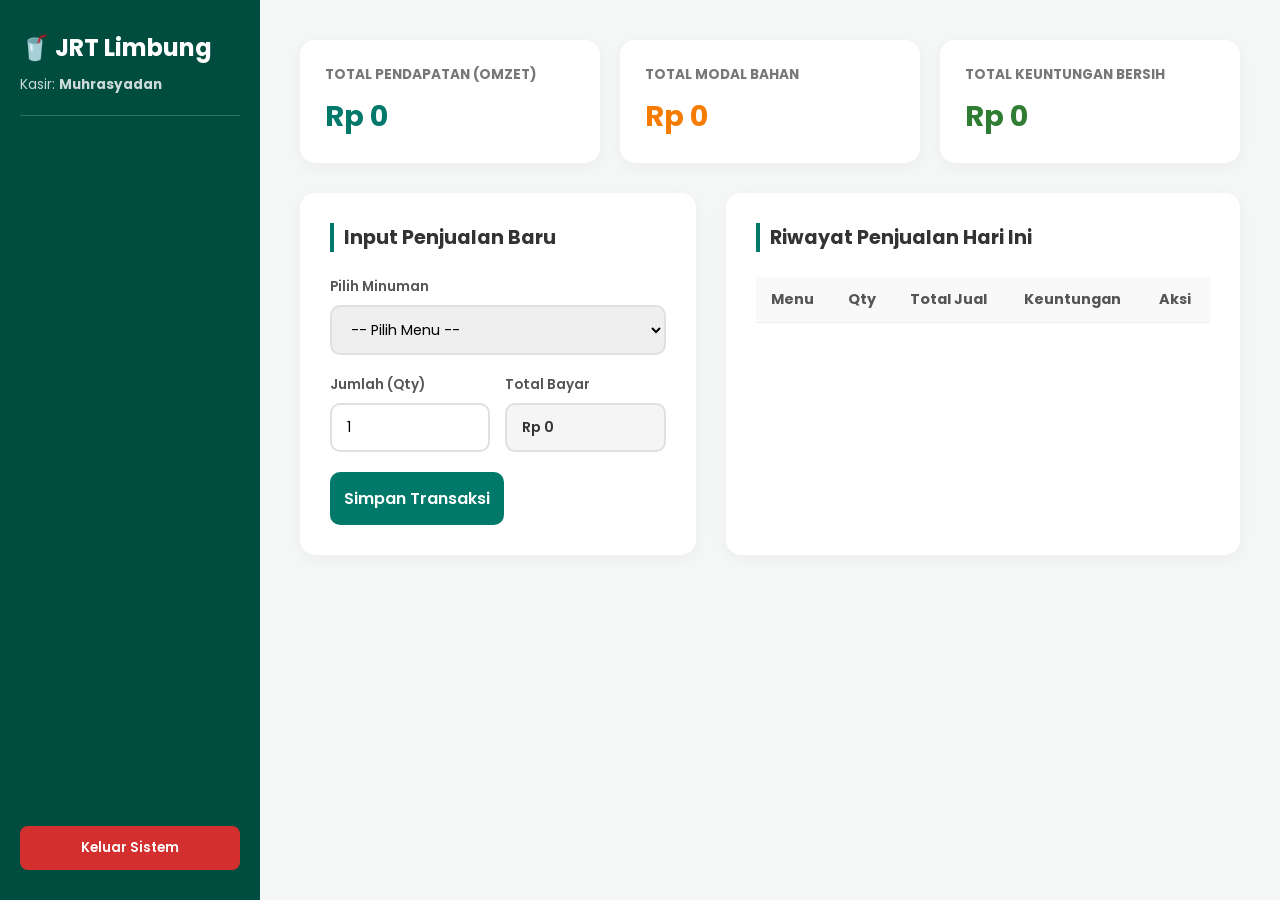
==== index.html @ 1792debc "Rename dashboard.html to index.html" ====
<!DOCTYPE html>
<html lang="id">
<head>
    <meta charset="UTF-8">
    <meta name="viewport" content="width=device-width, initial-scale=1.0">
    <title>Dashboard Kasir - JRT Limbung</title>
    <link rel="stylesheet" href="style.css">
    <link href="https://fonts.googleapis.com/css2?family=Poppins:wght@300;400;600;700&display=swap" rel="stylesheet">
</head>
<body class="dashboard-body">

    <div class="sidebar">
        <div class="sidebar-brand">
            <span>🥤</span> JRT Limbung
        </div>
        <p class="role-text">Kasir: <strong id="nama-kasir">Muhrasyadan</strong></p>
        <hr>
        <button onclick="logout()" class="btn-logout">Keluar Sistem</button>
    </div>

    <div class="main-content">
        
        <div class="cards-grid">
            <div class="card card-income">
                <h4>Total Pendapatan (Omzet)</h4>
                <p id="total-pendapatan">Rp 0</p>
            </div>
            <div class="card card-capital">
                <h4>Total Modal Bahan</h4>
                <p id="total-modal">Rp 0</p>
            </div>
            <div class="card card-profit">
                <h4>Total Keuntungan Bersih</h4>
                <p id="total-keuntungan">Rp 0</p>
            </div>
        </div>

        <div class="dashboard-grid">
            
            <div class="panel">
                <h3>Input Penjualan Baru</h3>
                <form id="form-transaksi" onsubmit="tambahTransaksi(event)">
                    <div class="input-group">
                        <label for="pilih-minuman">Pilih Minuman</label>
                        <select id="pilih-minuman" onchange="updateHargaOtomatis()" required>
                            <option value="">-- Pilih Menu --</option>
                            <option value="Matcha Latte" data-harga="15000" data-modal="7000">Matcha Latte (Jual: 15k | Modal: 7k)</option>
                            <option value="Es Kopi Susu" data-harga="12000" data-modal="5000">Es Kopi Susu (Jual: 12k | Modal: 5k)</option>
                            <option value="Thai Tea" data-harga="10000" data-modal="4000">Thai Tea (Jual: 10k | Modal: 4k)</option>
                            <option value="Fruit Punch" data-harga="14000" data-modal="6000">Fruit Punch (Jual: 14k | Modal: 6k)</option>
                        </select>
                    </div>

                    <div class="input-row">
                        <div class="input-group">
                            <label for="jumlah-beli">Jumlah (Qty)</label>
                            <input type="number" id="jumlah-beli" min="1" value="1" oninput="hitungTotalBayar()" required>
                        </div>
                        <div class="input-group">
                            <label>Total Bayar</label>
                            <input type="text" id="total-bayar-display" value="Rp 0" readonly class="input-readonly">
                        </div>
                    </div>

                    <button type="submit" class="btn-submit">Simpan Transaksi</button>
                </form>
            </div>

            <div class="panel">
                <h3>Riwayat Penjualan Hari Ini</h3>
                <div class="table-container">
                    <table>
                        <thead>
                            <tr>
                                <th>Menu</th>
                                <th>Qty</th>
                                <th>Total Jual</th>
                                <th>Keuntungan</th>
                                <th>Aksi</th>
                            </tr>
                        </thead>
                        <tbody id="tabel-riwayat">
                            </tbody>
                    </table>
                </div>
            </div>

        </div>
    </div>

    <script src="script.js"></script>
</body>
</html>
---- style.css ----
/* --- GLOBAL RESET & DESAIN LOGIN --- */
* {
    margin: 0;
    padding: 0;
    box-sizing: border-box;
    font-family: 'Poppins', sans-serif;
}

body {
    background: linear-gradient(135deg, #e0f2f1 0%, #b2dfdb 100%);
    min-height: 100vh;
    display: flex;
    justify-content: center;
    align-items: center;
    padding: 20px;
}

.login-container {
    background: #ffffff;
    border-radius: 20px;
    box-shadow: 0 10px 30px rgba(0, 0, 0, 0.1);
    display: flex;
    width: 800px;
    max-width: 100%;
    overflow: hidden;
}

.login-brand {
    background: #00796b;
    color: #ffffff;
    padding: 40px;
    width: 45%;
    display: flex;
    flex-direction: column;
    justify-content: center;
    align-items: center;
    text-align: center;
}

.brand-icon {
    font-size: 4rem;
    margin-bottom: 15px;
    animation: float 3s ease-in-out infinite;
}

.login-brand h2 {
    font-weight: 600;
    font-size: 2rem;
    letter-spacing: 1px;
    margin-bottom: 10px;
}

.login-brand p {
    font-size: 0.9rem;
    opacity: 0.8;
}

.login-box {
    padding: 50px 40px;
    width: 55%;
    display: flex;
    flex-direction: column;
    justify-content: center;
}

.login-box h3 {
    color: #333333;
    font-size: 1.6rem;
    margin-bottom: 5px;
}

.sub-text {
    font-size: 0.85rem;
    color: #777777;
    margin-bottom: 30px;
}

.input-group {
    margin-bottom: 20px;
    text-align: left;
}

.input-group label {
    display: block;
    font-size: 0.85rem;
    color: #555555;
    margin-bottom: 8px;
    font-weight: 600;
}

.input-group input, select {
    width: 100%;
    padding: 12px 15px;
    border: 2px solid #e0e0e0;
    border-radius: 10px;
    font-size: 0.9rem;
    outline: none;
    transition: 0.3s;
}

.input-group input:focus, select:focus {
    border-color: #00796b;
}

.btn-login, .btn-submit {
    background: #00796b;
    color: white;
    border: none;
    padding: 14px;
    border-radius: 10px;
    font-size: 1rem;
    font-weight: 600;
    cursor: pointer;
    transition: 0.3s;
}

.btn-login:hover, .btn-submit:hover { background: #004d40; }
.error-message { color: #d32f2f; font-size: 0.85rem; margin-top: 15px; text-align: center; }

@keyframes float {
    0%, 100% { transform: translateY(0px); }
    50% { transform: translateY(-10px); }
}

/* --- STYLING KHAS DASHBOARD --- */
.dashboard-body {
    background: #f4f7f6;
    min-height: 100vh;
    display: flex;
    justify-content: flex-start;
    align-items: flex-start;
    padding: 0;
}

.sidebar {
    width: 260px;
    background: #004d40;
    color: white;
    height: 100vh;
    padding: 30px 20px;
    position: fixed;
    display: flex;
    flex-direction: column;
}

.sidebar-brand { font-size: 1.5rem; font-weight: 700; margin-bottom: 10px; }
.role-text { font-size: 0.85rem; opacity: 0.8; margin-bottom: 20px; }
.sidebar hr { border: 0; height: 1px; background: rgba(255, 255, 255, 0.2); margin-bottom: auto; }

.btn-logout {
    background: #d32f2f; color: white; border: none; padding: 12px;
    border-radius: 8px; cursor: pointer; font-weight: 600; transition: 0.3s;
}
.btn-logout:hover { background: #b71c1c; }

.main-content { margin-left: 260px; padding: 40px; width: calc(100% - 260px); }
.cards-grid { display: grid; grid-template-columns: repeat(auto-fit, minmax(240px, 1fr)); gap: 20px; margin-bottom: 30px; }
.card { background: white; padding: 25px; border-radius: 15px; box-shadow: 0 4px 15px rgba(0,0,0,0.04); }
.card h4 { font-size: 0.85rem; color: #777; text-transform: uppercase; margin-bottom: 10px; }
.card p { font-size: 1.8rem; font-weight: 700; }
.card-income p { color: #00796b; }
.card-capital p { color: #f57c00; }
.card-profit p { color: #2e7d32; }

.dashboard-grid { display: grid; grid-template-columns: 1fr 1.3fr; gap: 30px; }
.panel { background: white; padding: 30px; border-radius: 15px; box-shadow: 0 4px 15px rgba(0,0,0,0.04); }
.panel h3 { margin-bottom: 25px; color: #333; font-size: 1.2rem; border-left: 4px solid #00796b; padding-left: 10px; }
.input-row { display: grid; grid-template-columns: 1fr 1fr; gap: 15px; }
.input-readonly { background-color: #f5f5f5; font-weight: 600; color: #333; }

table { width: 100%; border-collapse: collapse; text-align: left; font-size: 0.9rem; }
th, td { padding: 12px 15px; border-bottom: 1px solid #eee; }
th { background-color: #f9f9f9; color: #555; }
.btn-delete { background: none; border: none; color: #d32f2f; cursor: pointer; font-weight: 600; }

@media (max-width: 1024px) {
    .dashboard-grid { grid-template-columns: 1fr; }
    .sidebar { width: 70px; padding: 20px 10px; }
    .sidebar-brand, .role-text, .sidebar hr { display: none; }
    .main-content { margin-left: 70px; width: calc(100% - 70px); }
}
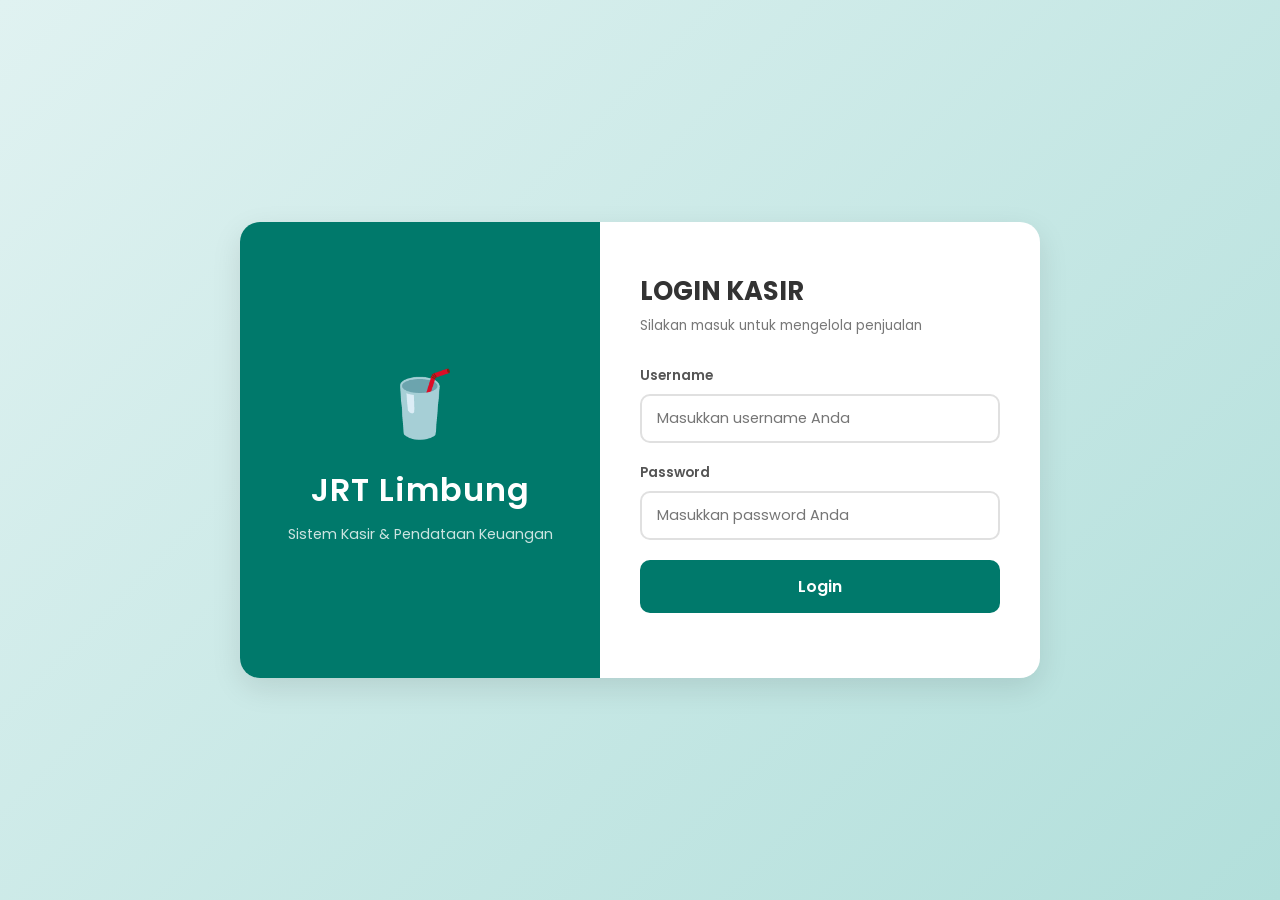
==== commit b3b0ffea: "Rename login.html to index.html" ====
--- a/index.html
+++ b/index.html
@@ -3,88 +3,36 @@
 <head>
     <meta charset="UTF-8">
     <meta name="viewport" content="width=device-width, initial-scale=1.0">
-    <title>Dashboard Kasir - JRT Limbung</title>
+    <title>Login Kasir Minuman</title>
     <link rel="stylesheet" href="style.css">
-    <link href="https://fonts.googleapis.com/css2?family=Poppins:wght@300;400;600;700&display=swap" rel="stylesheet">
+    <link href="https://fonts.googleapis.com/css2?family=Poppins:wght@300;400;600&display=swap" rel="stylesheet">
 </head>
-<body class="dashboard-body">
+<body>
 
-    <div class="sidebar">
-        <div class="sidebar-brand">
-            <span>🥤</span> JRT Limbung
+    <div class="login-container">
+        <div class="login-brand">
+            <div class="brand-icon">🥤</div>
+            <h2>JRT Limbung</h2>
+            <p>Sistem Kasir & Pendataan Keuangan</p>
         </div>
-        <p class="role-text">Kasir: <strong id="nama-kasir">Muhrasyadan</strong></p>
-        <hr>
-        <button onclick="logout()" class="btn-logout">Keluar Sistem</button>
-    </div>
-
-    <div class="main-content">
         
-        <div class="cards-grid">
-            <div class="card card-income">
-                <h4>Total Pendapatan (Omzet)</h4>
-                <p id="total-pendapatan">Rp 0</p>
+        <div class="login-box">
+            <h3>LOGIN KASIR</h3>
+            <p class="sub-text">Silakan masuk untuk mengelola penjualan</p>
+            
+            <div class="input-group">
+                <label for="username">Username</label>
+                <input type="text" id="username" placeholder="Masukkan username Anda">
             </div>
-            <div class="card card-capital">
-                <h4>Total Modal Bahan</h4>
-                <p id="total-modal">Rp 0</p>
+            
+            <div class="input-group">
+                <label for="password">Password</label>
+                <input type="password" id="password" placeholder="Masukkan password Anda">
             </div>
-            <div class="card card-profit">
-                <h4>Total Keuntungan Bersih</h4>
-                <p id="total-keuntungan">Rp 0</p>
-            </div>
-        </div>
-
-        <div class="dashboard-grid">
             
-            <div class="panel">
-                <h3>Input Penjualan Baru</h3>
-                <form id="form-transaksi" onsubmit="tambahTransaksi(event)">
-                    <div class="input-group">
-                        <label for="pilih-minuman">Pilih Minuman</label>
-                        <select id="pilih-minuman" onchange="updateHargaOtomatis()" required>
-                            <option value="">-- Pilih Menu --</option>
-                            <option value="Matcha Latte" data-harga="15000" data-modal="7000">Matcha Latte (Jual: 15k | Modal: 7k)</option>
-                            <option value="Es Kopi Susu" data-harga="12000" data-modal="5000">Es Kopi Susu (Jual: 12k | Modal: 5k)</option>
-                            <option value="Thai Tea" data-harga="10000" data-modal="4000">Thai Tea (Jual: 10k | Modal: 4k)</option>
-                            <option value="Fruit Punch" data-harga="14000" data-modal="6000">Fruit Punch (Jual: 14k | Modal: 6k)</option>
-                        </select>
-                    </div>
-
-                    <div class="input-row">
-                        <div class="input-group">
-                            <label for="jumlah-beli">Jumlah (Qty)</label>
-                            <input type="number" id="jumlah-beli" min="1" value="1" oninput="hitungTotalBayar()" required>
-                        </div>
-                        <div class="input-group">
-                            <label>Total Bayar</label>
-                            <input type="text" id="total-bayar-display" value="Rp 0" readonly class="input-readonly">
-                        </div>
-                    </div>
-
-                    <button type="submit" class="btn-submit">Simpan Transaksi</button>
-                </form>
-            </div>
-
-            <div class="panel">
-                <h3>Riwayat Penjualan Hari Ini</h3>
-                <div class="table-container">
-                    <table>
-                        <thead>
-                            <tr>
-                                <th>Menu</th>
-                                <th>Qty</th>
-                                <th>Total Jual</th>
-                                <th>Keuntungan</th>
-                                <th>Aksi</th>
-                            </tr>
-                        </thead>
-                        <tbody id="tabel-riwayat">
-                            </tbody>
-                    </table>
-                </div>
-            </div>
-
+            <button onclick="login()" class="btn-login">Login</button>
+            
+            <p id="pesan" class="error-message"></p>
         </div>
     </div>
 
